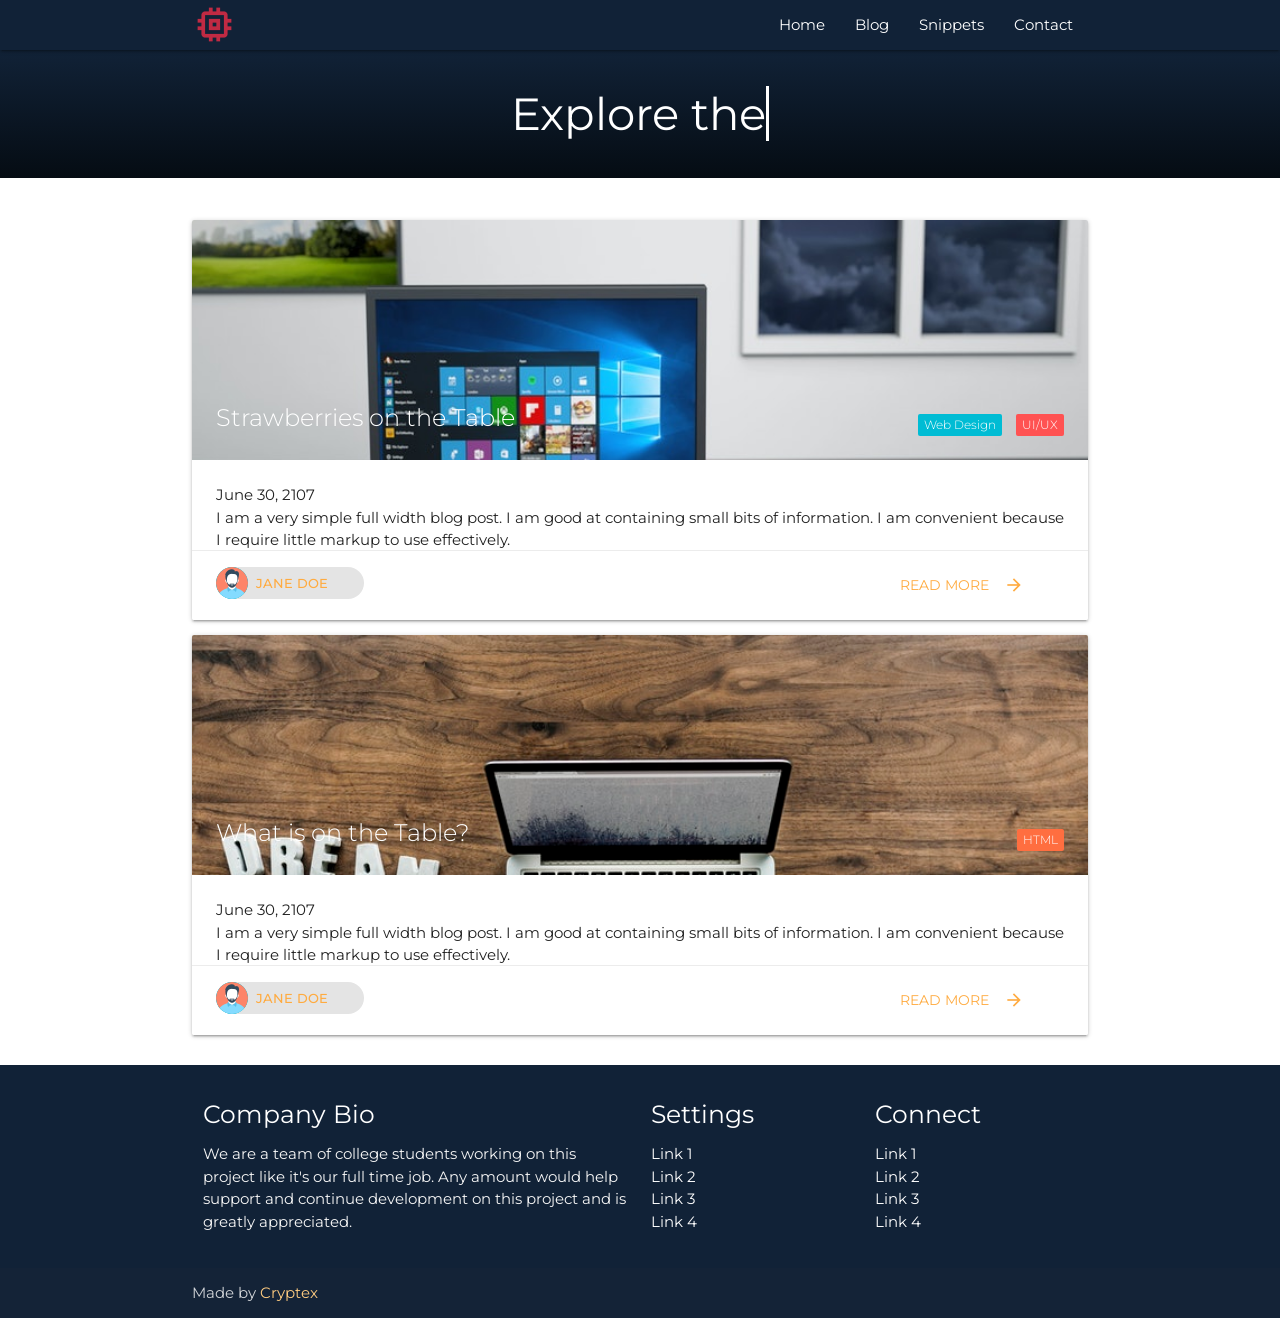
==== pages/blogs.html @ ac55dc8e "Add intro section, journey timeline and pages/" ====
<!DOCTYPE html>
<html lang="en">

<head>
  <meta http-equiv="Content-Type" content="text/html; charset=UTF-8" />
  <meta name="viewport" content="width=device-width, initial-scale=1, maximum-scale=1.0" />
  <link rel="icon" type="image/png" href="../img/fevicon.png" />
  <title>Blog | Pavan Jadhao</title>

  <!-- CSS  -->
  <link href="https://fonts.googleapis.com/css?family=Montserrat" rel="stylesheet">
  <link href="https://fonts.googleapis.com/icon?family=Material+Icons" rel="stylesheet">
  <link href="../vendor/materialize/materialize.css" type="text/css" rel="stylesheet" media="screen,projection" />
  <link rel="stylesheet" href="../vendor/funnytext/jquery.funnyText.css">
  <link href="../css/style.css" type="text/css" rel="stylesheet" media="screen,projection" />
</head>

<body>
  <header>
    <div class="navbar-fixed">
      <nav class="blue-grey darken-4" role="navigation">
        <div class="nav-wrapper container">
          <a href="#" data-target="nav-mobile" class="sidenav-trigger"><i class="material-icons white-text">menu</i></a>
          <a id="logo-container" href="./index.html" class="brand-logo">
            <span class="logo-custom">
              <i class="material-icons bracket">memory</i>
            </span>
          </a>
          <ul class="right hide-on-med-and-down blue-grey-text text-darken-4">
            <li><a href="../index.html" class="white-text">Home</a></li>
            <!-- <li><a href="" class="white-text">About</a></li> -->
            <!-- <li><a href="#" class="white-text">Projects</a></li> -->
            <li><a href="./pages/blogs.html" class="white-text">Blog</a></li>
            <li><a href="./pages/snippets.html" class="white-text">Snippets</a></li>
            <li><a href="./pages/contact.html" class="white-text">Contact</a></li>
          </ul>
        </div>
      </nav>
    </div>
    <!-- End of desktop nav -->

    <ul id="nav-mobile" class="sidenav blue-grey darken-4">
      <li class="sidenav-header secondary-color">
        <div class="row">
          <div class="col s3">
            <img src="https://gravatar.com/avatar/961997eb7fd5c22b3e12fb3c8ca14e11?s=80&amp;d=https://codepen.io/assets/avatars/user-avatar-80x80-bdcd44a3bfb9a5fd01eb8b86f9e033fa1a9897c3a15b33adfc2649a002dab1b6.png"
              width="48px" height="48px" alt="" class="circle responsive-img valign profile-image">
          </div>
          <div class="col s8">
            <a class="btn-flat dropdown-button waves-effect waves-light blue-grey darken-4 white-text" href="#"
              data-activates="profile-dropdown">Pavan Jadhao</a>
          </div>
        </div>
      </li>
      <li>
        <a href="./index.html" class="white-text">
          <i class="material-icons white-text">home</i>Home
        </a>
      </li>
      <!-- <li>
        <a href="#" class="white-text">
          <i class="material-icons white-text">person</i>About
        </a>
      </li>
      <li>
        <a href="#" class="white-text">
          <i class="material-icons white-text">web</i>Projects
        </a>
      </li> -->
      <li>
        <a href="./pages/blogs.html" class="white-text">
          <i class="material-icons white-text">import_contacts</i>Blog
        </a>
      </li>
      <li>
        <a href="./pages/snippets.html" class="white-text">
          <i class="material-icons white-text">code</i>Snippets
        </a>
      </li>
      <li>
        <a href="./pages/contact.html" class="white-text">
          <i class="material-icons white-text">contact_mail</i>Contact
        </a>
      </li>
    </ul>
    <!-- End of mobile nav -->
  </header>
  <!-- End of header -->

  <div class="row" style="background: linear-gradient(to bottom, #112237,#050c13);">
    <!-- <div id="test" class="center">Pavan Jadhao</div> -->
    <div class="blog-head center">
      <a href="" class="typewrite" data-period="2000" data-type='[ "Explore the Technology.", "Become a Creative.", "Love your Thoughts." ]'>
        <span class="wrap"></span>
      </a>
    </div>
  </div>
  <!-- End of masthead -->

  <div class="container">
    <div class="section">
      <div id="blog-post-full">
        <!-- medium size post-->
        <div class="card medium">
          <div class="card-image">
            <img src="../img/pexels-photo-204611.jpeg" alt="sample">
            <span class="card-title">Strawberries on the Table</span>
            <span class="card-title blog-post-full-cat right">
              <a href="#!">
                <span class="new badge red accent-2" data-badge-caption="UI/UX"></span>
                <span class="new badge cyan m-0" data-badge-caption="Web Design"></span>
              </a>
            </span>
          </div>
          <div class="card-content">
            <p class="ultra-small">June 30, 2107</p>
            <p>I am a very simple full width blog post. I am good at containing small bits of information. I am
              convenient because I require little markup to use effectively.</p>
          </div>
          <div class="card-action">
            <div class="chip">
              <img src="../img/man.png" alt="Contact Person" class="cyan"> <a href="#!">Jane Doe</a>
            </div>
            <a href="#!" class="waves-effect waves-teal btn-flat right m-0 p-0">Read more <i class="material-icons right">arrow_forward</i></a>
          </div>
        </div>
        <!-- medium size post-->
        <div class="card medium">
          <div class="card-image">
            <img src="../img/pexels-photo-877695.jpeg" alt="sample">
            <span class="card-title">What is on the Table?</span>
            <span class="card-title blog-post-full-cat right">
              <a href="#!">
                <span class="new badge deep-orange accent-2 m-0" data-badge-caption="HTML"></span>
              </a>
            </span>
          </div>
          <div class="card-content">
            <p class="ultra-small">June 30, 2107</p>
            <p>I am a very simple full width blog post. I am good at containing small bits of information. I am
              convenient because I require little markup to use effectively.</p>
          </div>
          <div class="card-action">
            <div class="chip">
              <img src="../img/man.png" alt="Contact Person" class="cyan"> <a href="#!">Jane Doe</a>
            </div>
            <a href="#!" class="waves-effect waves-teal btn-flat right m-0 p-0">Read more <i class="material-icons right">arrow_forward</i></a>
          </div>
        </div>
      </div>
    </div>
  </div>
  <!-- End of main section -->

  <footer class="page-footer blue-grey darken-4">
    <div class="container">
      <div class="row">
        <div class="col l6 s12">
          <h5 class="white-text">Company Bio</h5>
          <p class="grey-text text-lighten-4">We are a team of college students working on this project like it's our
            full time job. Any amount would help support and continue development on this project and is greatly
            appreciated.</p>
        </div>
        <div class="col l3 s12">
          <h5 class="white-text">Settings</h5>
          <ul>
            <li><a class="white-text" href="#!">Link 1</a></li>
            <li><a class="white-text" href="#!">Link 2</a></li>
            <li><a class="white-text" href="#!">Link 3</a></li>
            <li><a class="white-text" href="#!">Link 4</a></li>
          </ul>
        </div>
        <div class="col l3 s12">
          <h5 class="white-text">Connect</h5>
          <ul>
            <li><a class="white-text" href="#!">Link 1</a></li>
            <li><a class="white-text" href="#!">Link 2</a></li>
            <li><a class="white-text" href="#!">Link 3</a></li>
            <li><a class="white-text" href="#!">Link 4</a></li>
          </ul>
        </div>
      </div>
    </div>
    <div class="footer-copyright">
      <div class="container">
        Made by <a class="orange-text text-lighten-3" href="http://www.cryptextechnologies.com/" target="_blank">Cryptex</a>
      </div>
    </div>
  </footer>
  <!-- End of footer -->

  <!--  Scripts-->
  <script src="../vendor/jquery/jquery-2.1.1.js"></script>
  <script src="../vendor/materialize/materialize.min.js"></script>
  <script src="../vendor/funnytext/jquery.funnyText.min.js"></script>
  <script src="../js/app.js"></script>
</body>

</html>
---- css/style.css ----
/* Custom Stylesheet */
/*  #112237 */
/* c02a43 */
body {
  font-family: 'Montserrat', sans-serif;
}

.logo-custom {
  color: #c02a43 !important;
}

.bracket {
  font-size: 45px !important;
}

.blue-grey.darken-4 {
  background-color: #112237 !important;
}

.secondary-color {
  background-color: #c02a43 !important;
}

.icon-block {
  padding: 0 15px;
}
.icon-block .material-icons {
  font-size: inherit;
}

/* Blog style */
/* Blog style */
#blog-post-full .blog-post-full-cat {
  right: 0;
}

.blog-head {
  height: 100%;
}

.blog-head .typewrite {
  display: inline-block;
  padding: 2em 2em !important;
}

.blog-head .typewrite span {
  text-align: center;
  font-size: 3em;
  color: #fff;
}

/* Landing page */
.card-rounded {
	padding: 5px;
	margin: 0.2rem 0 2rem 0;
	box-shadow: 0px 0px 30px 0px rgba(0, 0, 0, 0.2);
	border-radius: 100%;
	background-color: #fff;
}

/* Side nav */
.sidenav-header {
  /* background: url("../img/user.jpg") no-repeat center center; */
  background-size: cover;
  margin-bottom: 0px;
  padding: 15px 0 0 15px;
}
.sidenav-header .row {
  margin-bottom: 0;
}
#nav-mobile {
  z-index: 11111;
}
.designation {
  padding: 0 !important;
  color: #fff;
  margin: 0;
}

/*
  Home page style
*/
/* Intro section style */
*, *::before, *::after {
  box-sizing: border-box;
  outline: none;
}

.intro {
  width: 100%;
  min-height: 60vh;
  position: relative;
}
.intro .animated-bar {
  width: 0;
  height: 3px;
  background: #fff;
  z-index: 9999;
  position: absolute;
  top: 0;
  left: 0;
  -webkit-animation: bar 5s 3 linear;
          animation: bar 5s 3 linear;
}
.intro .slide {
  width: 100%;
  height: 100%;
  display: flex;
  align-items: center;
  justify-content: center;
  background: #ff0;
  position: absolute;
  top: 0;
  left: 0;
  padding: 20px;
  overflow: hidden;
}
.intro .slide.slide-a {
  background: #112237;
  z-index: 400;
}
.intro .slide.slide-a .slide-a-child {
  -webkit-transform: translateY(50px);
          transform: translateY(50px);
  opacity: 0;
  transition: all 1s;
}
.intro .slide.slide-a .slide-a-child.is-visible {
  -webkit-transform: translateY(0);
          transform: translateY(0);
  opacity: 1;
}
.intro .slide.slide-a p {
  font-size: 25px;
}
.intro .slide.slide-b {
  background: #c02a43;
  color: #fff;
  z-index: 300;
}
.intro .slide.slide-b h2 {
  -webkit-transform: translateX(50px);
          transform: translateX(50px);
}
.intro .slide.slide-b p:first-of-type {
  -webkit-transform: translateX(-50px);
          transform: translateX(-50px);
  margin-bottom: 20px;
}
.intro .slide.slide-b p:last-of-type {
  -webkit-transform: translateX(50px);
          transform: translateX(50px);
}
.intro .slide.slide-b .slide-b-child {
  transition: all 1s;
  opacity: 0;
}
.intro .slide.slide-b .slide-b-child.is-visible {
  -webkit-transform: translateX(0);
          transform: translateX(0);
  opacity: 1;
}
.intro .slide.slide-c {
  background: #d84315;
  color: #fff;
  z-index: 200;
}
.intro .slide.slide-c .slide-c-child {
  transition: all 1s cubic-bezier(0.25, 0.25, 0.23, 1.405);
  -webkit-transform: scale(0.5);
          transform: scale(0.5);
  opacity: 0;
}
.intro .slide.slide-c .slide-c-child.is-visible {
  -webkit-transform: scale(1);
          transform: scale(1);
  opacity: 1;
}
.intro .slide.slide-d {
  background: #112237;
  z-index: 100;
}
.intro .slide.slide-d .slide-d-child {
  transition: all 1s;
  opacity: 0;
  -webkit-transform: translateY(-50px);
          transform: translateY(-50px);
}
.intro .slide.slide-d .slide-d-child.is-visible {
  opacity: 1;
  -webkit-transform: translateY(0);
          transform: translateY(0);
}
.intro .slide.slide-d button.slide-d-child {
  -webkit-transform: translateY(50px);
          transform: translateY(50px);
}
.intro .slide .slide-content {
  text-align: center;
  color: #fff;
  font-family: 'Montserrat', sans-serif;
}
.intro .slide .slide-content h1 {
  font-size: 70px;
  font-weight: 400;
  margin: 20px 0;
}
.intro .slide .slide-content h2 {
  font-size: 60px;
  font-weight: 400;
  margin: 20px 0;
}
.intro .slide .slide-content p {
  font-size: 25px;
  font-weight: 300;
}
.intro .slide .slide-content p a {
  color: #b6483d;
  text-decoration: none;
  position: relative;
}
.intro .slide .slide-content p a:hover::after {
  width: 80px;
}
.intro .slide .slide-content p a::after {
  content: "";
  width: 0;
  height: 1px;
  background: #b6483d;
  display: block;
  position: absolute;
  bottom: -3px;
  left: 0;
  transition: all 0.5s;
}
.intro .slide .slide-content ul li {
  display: inline-block;
}
.intro .slide .slide-content ul li p {
  position: relative;
}
.intro .slide .slide-content ul li p::after {
  content: "";
  width: 8px;
  height: 8px;
  background: #fff;
  display: inline-block;
  margin: 0 20px;
  border-radius: 50%;
}
.intro .slide .slide-content ul li:last-of-type p::after {
  display: none;
}
.intro .slide .slide-content button {
  width: 120px;
  height: 120px;
  line-height: 120px;
  border: none;
  color: #fff;
  border-radius: 50%;
  text-align: center;
  background: #c02a43;
  margin-top: 30px;
  border: 2px solid transparent;
  transition: all 0.5;
  cursor: pointer;
  font-size: 18px;
  font-family: 'Montserrat', sans-serif;
  transition: all 0.5s;
}
.intro .slide .slide-content button:hover {
  background: none;
  border: 2px solid #c02a43;
  color: #c02a43;
}

@-webkit-keyframes bar {
  0% {
    width: 0;
  }
  100% {
    width: 100%;
  }
}

@keyframes bar {
  0% {
    width: 0;
  }
  100% {
    width: 100%;
  }
}
@media (max-width: 991px) {
  h1 {
    font-size: 50px !important;
  }

  h2 {
    font-size: 45px !important;
  }

  p {
    font-size: 22px !important;
  }
  p a:hover::after {
    width: 160px !important;
  }
}
@media (max-width: 768px) {
  .slide-c-child {
    display: block !important;
  }

  p::after {
    display: none !important;
  }

  button.replay {
    width: 80px !important;
    height: 80px !important;
    line-height: 80px !important;
    font-size: 14px !important;
  }

  a:hover::after {
    width: 140px !important;
  }
}
@media (max-width: 480px) {
  h1 {
    font-size: 40px !important;
  }

  h2 {
    font-size: 33px !important;
  }

  p {
    font-size: 18px !important;
  }
  p a:hover::after {
    width: 130px !important;
  }
}

/* Timeline style */
.timeline {
  position: relative;
}
.timeline::before {
  content: '';
  background: #C5CAE9;
  width: 5px;
  height: 95%;
  position: absolute;
  left: 50%;
  transform: translateX(-50%);
}

.timeline-item {
  width: 100%;
  margin-bottom: 70px;
}
.timeline-item:nth-child(even) .timeline-content {
  float: right;
  padding: 40px 30px 10px 30px;
}
.timeline-item:nth-child(even) .timeline-content .date {
  right: auto;
  left: 0;
}
.timeline-item:nth-child(even) .timeline-content::after {
  content: '';
  position: absolute;
  border-style: solid;
  width: 0;
  height: 0;
  top: 30px;
  left: -15px;
  border-width: 10px 15px 10px 0;
  border-color: transparent #f5f5f5 transparent transparent;
}
.timeline-item::after {
  content: '';
  display: block;
  clear: both;
}

.timeline-content {
  position: relative;
  width: 45%;
  padding: 10px 30px;
  border-radius: 4px;
  background: #f5f5f5;
  box-shadow: 0 20px 25px -15px rgba(0, 0, 0, 0.3);
}
.timeline-content::after {
  content: '';
  position: absolute;
  border-style: solid;
  width: 0;
  height: 0;
  top: 30px;
  right: -15px;
  border-width: 10px 0 10px 15px;
  border-color: transparent transparent transparent #f5f5f5;
}

.timeline-img {
  width: 30px;
  height: 30px;
  background: #3F51B5;
  border-radius: 50%;
  position: absolute;
  left: 50%;
  margin-top: 25px;
  margin-left: -15px;
}

.timeline-card {
  padding: 0 !important;
}
.timeline-card p {
  padding: 0 20px;
}
.timeline-card a {
  margin-left: 20px;
}

.timeline-item:nth-child(2) .timeline-img-header {
  background: linear-gradient(rgba(0, 0, 0, 0), rgba(0, 0, 0, 0.4)), url("https://hd.unsplash.com/photo-1458530970867-aaa3700e966d") center center no-repeat;
  background-size: cover;
}
.timeline-item:nth-child(5) .timeline-img-header {
  background: linear-gradient(rgba(0, 0, 0, 0), rgba(0, 0, 0, 0.4)), url("https://hd.unsplash.com/photo-1444093826349-9ce8c622f4f3") center center no-repeat;
  background-size: cover;
}
.timeline-item:nth-child(6) .timeline-img-header {
  background: linear-gradient(rgba(0, 0, 0, 0), rgba(0, 0, 0, 0.4)), url("https://hd.unsplash.com/photo-1471479917193-f00955256257") center center no-repeat;
  background-size: cover;
}
.timeline-item:nth-child(8) .timeline-img-header {
  background: linear-gradient(rgba(0, 0, 0, 0), rgba(0, 0, 0, 0.4)), url("https://hd.unsplash.com/photo-1466840787022-48e0ec048c8a") center center no-repeat;
  background-size: cover;
}
.timeline-item:nth-child(10) .timeline-img-header {
  background: linear-gradient(rgba(0, 0, 0, 0), rgba(0, 0, 0, 0.4)), url("https://hd.unsplash.com/photo-1447639703758-f525f36456bf") center center no-repeat;
  background-size: cover;
}
.timeline-item:nth-child(11) .timeline-img-header {
  background: linear-gradient(rgba(0, 0, 0, 0), rgba(0, 0, 0, 0.4)), url("https://hd.unsplash.com/photo-1469429978400-082eec725ad5") center center no-repeat;
  background-size: cover;
}

.timeline-img-header {
  height: 200px;
  position: relative;
  margin-bottom: 20px;
}
.timeline-img-header h2 {
  color: #FFFFFF;
  position: absolute;
  bottom: 5px;
  left: 20px;
}

blockquote {
  margin-top: 30px;
  color: #757575;
  border-left-color: #3F51B5;
  padding: 0 20px;
}

.date {
  background: #FF4081;
  display: inline-block;
  color: #FFFFFF;
  padding: 10px;
  position: absolute;
  top: 0;
  right: 0;
}

@media screen and (max-width: 768px) {
  .timeline::before {
    left: 50px;
  }
  .timeline .timeline-img {
    left: 50px;
  }
  .timeline .timeline-content {
    max-width: 100%;
    width: auto;
    margin-left: 70px;
  }
  .timeline .timeline-item:nth-child(even) .timeline-content {
    float: none;
  }
  .timeline .timeline-item:nth-child(odd) .timeline-content::after {
    content: '';
    position: absolute;
    border-style: solid;
    width: 0;
    height: 0;
    top: 30px;
    left: -15px;
    border-width: 10px 15px 10px 0;
    border-color: transparent #f5f5f5 transparent transparent;
  }
}
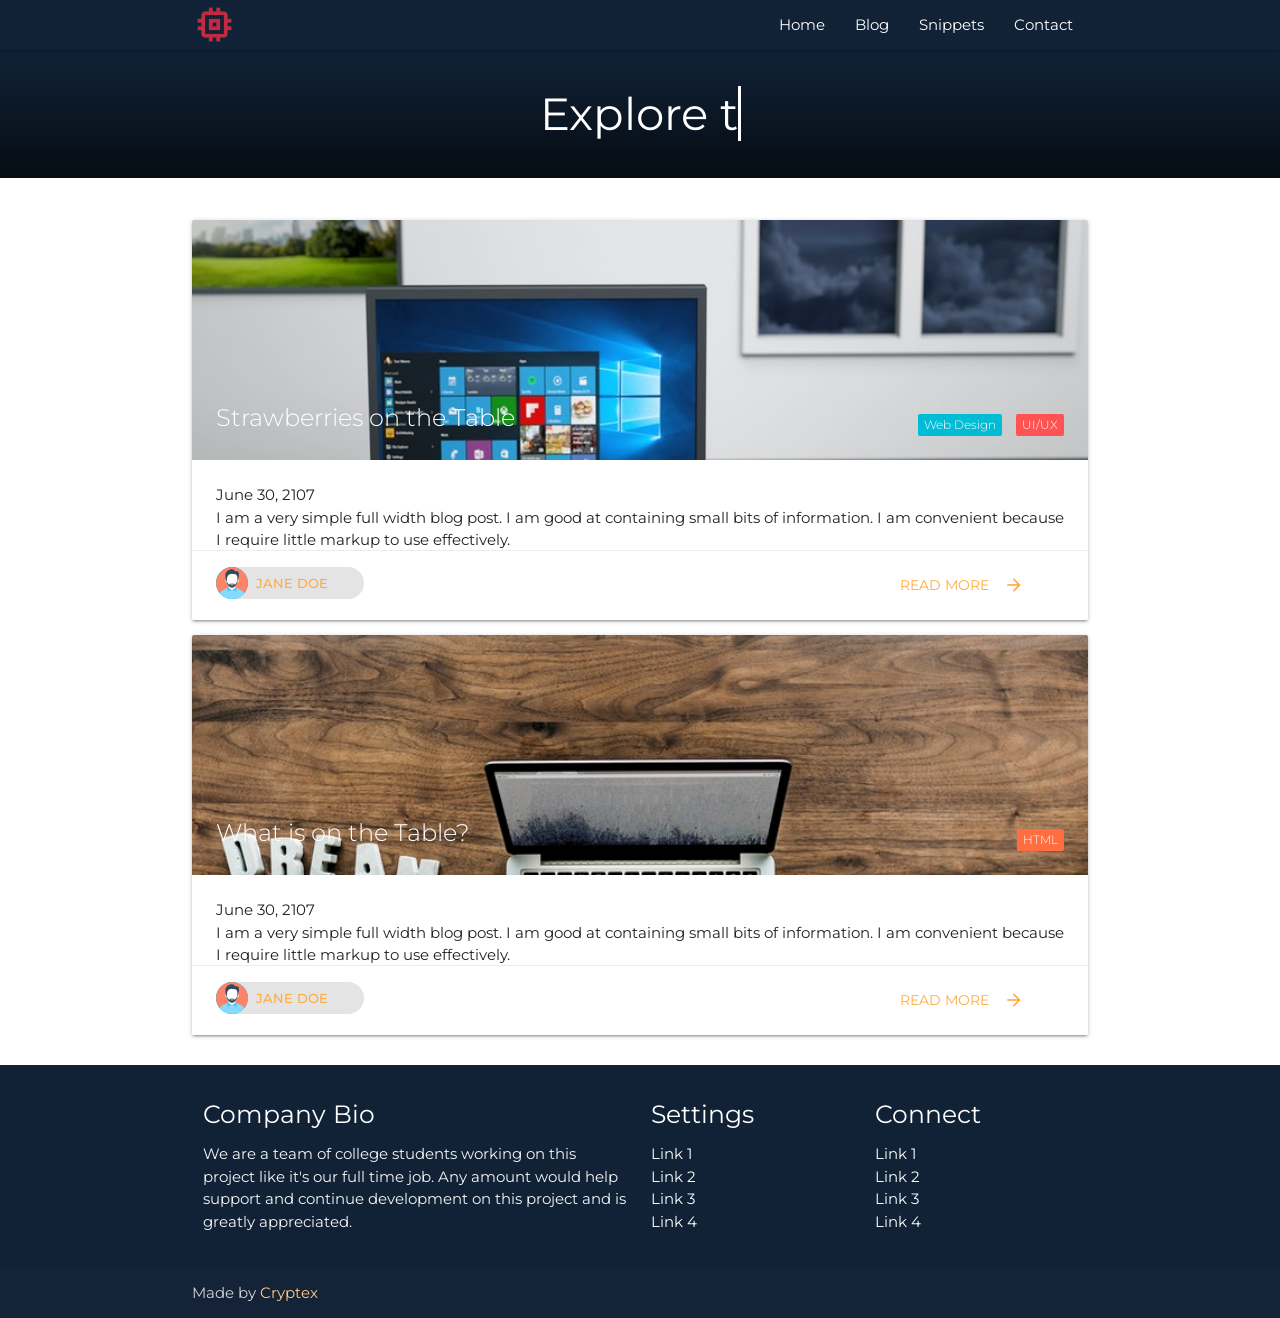
==== commit 2d9c9001: "Fix home page link on home and blog page" ====
--- a/pages/blogs.html
+++ b/pages/blogs.html
@@ -53,7 +53,7 @@
         </div>
       </li>
       <li>
-        <a href="./index.html" class="white-text">
+        <a href="../index.html" class="white-text">
           <i class="material-icons white-text">home</i>Home
         </a>
       </li>
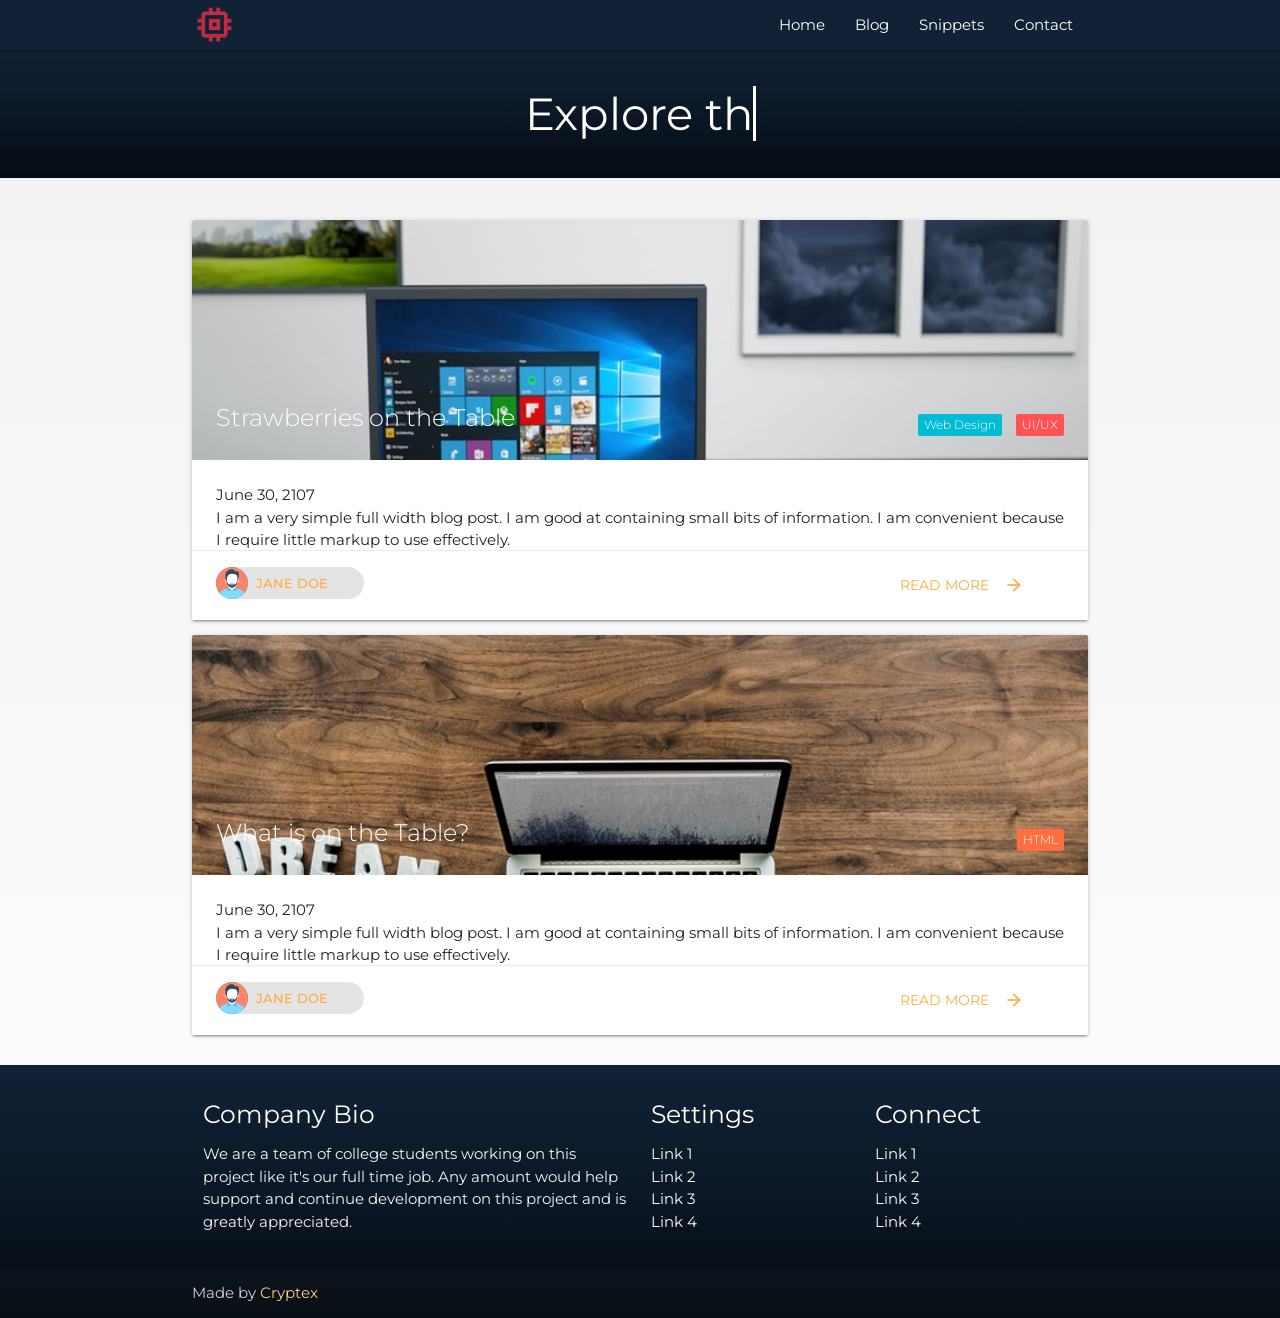
==== commit 5383762d: "Add skill in intro section" ====
--- a/pages/blogs.html
+++ b/pages/blogs.html
@@ -21,7 +21,7 @@
       <nav class="blue-grey darken-4" role="navigation">
         <div class="nav-wrapper container">
           <a href="#" data-target="nav-mobile" class="sidenav-trigger"><i class="material-icons white-text">menu</i></a>
-          <a id="logo-container" href="./index.html" class="brand-logo">
+          <a id="logo-container" href="../index.html" class="brand-logo">
             <span class="logo-custom">
               <i class="material-icons bracket">memory</i>
             </span>
--- a/css/style.css
+++ b/css/style.css
@@ -3,6 +3,8 @@
 /* c02a43 */
 body {
   font-family: 'Montserrat', sans-serif;
+  background: linear-gradient(to bottom, #f1f1f1,#ffffff);
+  overflow-x: hidden;
 }
 
 .logo-custom {
@@ -88,8 +90,9 @@
 
 .intro {
   width: 100%;
-  min-height: 60vh;
-  position: relative;
+  min-height: 93vh;
+  position: relative;
+  clip-path: polygon(0 0, 100% 0, 100% 75vh, 0 100%);
 }
 .intro .animated-bar {
   width: 0;
@@ -116,7 +119,7 @@
   overflow: hidden;
 }
 .intro .slide.slide-a {
-  background: #112237;
+  background: linear-gradient(to bottom, #112237,#050c13);;
   z-index: 400;
 }
 .intro .slide.slide-a .slide-a-child {
@@ -134,7 +137,7 @@
   font-size: 25px;
 }
 .intro .slide.slide-b {
-  background: #c02a43;
+  background: linear-gradient(to bottom, #112237,#050c13);
   color: #fff;
   z-index: 300;
 }
@@ -161,7 +164,7 @@
   opacity: 1;
 }
 .intro .slide.slide-c {
-  background: #d84315;
+  background: linear-gradient(to bottom, #112237,#050c13);
   color: #fff;
   z-index: 200;
 }
@@ -177,7 +180,7 @@
   opacity: 1;
 }
 .intro .slide.slide-d {
-  background: #112237;
+  background: linear-gradient(to bottom, #112237,#050c13);
   z-index: 100;
 }
 .intro .slide.slide-d .slide-d-child {
@@ -347,11 +350,13 @@
 /* Timeline style */
 .timeline {
   position: relative;
+  color: #FFFFFF;
 }
 .timeline::before {
   content: '';
-  background: #C5CAE9;
+  background: rgba(17, 34, 55, 0.602);
   width: 5px;
+  color: #FFFFFF;
   height: 95%;
   position: absolute;
   left: 50%;
@@ -364,7 +369,7 @@
 }
 .timeline-item:nth-child(even) .timeline-content {
   float: right;
-  padding: 40px 30px 10px 30px;
+  padding: 10px 30px 10px 30px;
 }
 .timeline-item:nth-child(even) .timeline-content .date {
   right: auto;
@@ -379,7 +384,7 @@
   top: 30px;
   left: -15px;
   border-width: 10px 15px 10px 0;
-  border-color: transparent #f5f5f5 transparent transparent;
+  border-color: transparent #112237 transparent transparent;
 }
 .timeline-item::after {
   content: '';
@@ -392,7 +397,7 @@
   width: 45%;
   padding: 10px 30px;
   border-radius: 4px;
-  background: #f5f5f5;
+  background: linear-gradient(to bottom, #112237,#050c13);
   box-shadow: 0 20px 25px -15px rgba(0, 0, 0, 0.3);
 }
 .timeline-content::after {
@@ -404,13 +409,13 @@
   top: 30px;
   right: -15px;
   border-width: 10px 0 10px 15px;
-  border-color: transparent transparent transparent #f5f5f5;
+  border-color: transparent transparent transparent #112237;
 }
 
 .timeline-img {
   width: 30px;
   height: 30px;
-  background: #3F51B5;
+  background: #112237;
   border-radius: 50%;
   position: absolute;
   left: 50%;
@@ -465,15 +470,15 @@
   left: 20px;
 }
 
-blockquote {
+/* blockquote {
   margin-top: 30px;
   color: #757575;
   border-left-color: #3F51B5;
   padding: 0 20px;
-}
+} */
 
 .date {
-  background: #FF4081;
+  background: #c02a43;
   display: inline-block;
   color: #FFFFFF;
   padding: 10px;
@@ -506,6 +511,216 @@
     top: 30px;
     left: -15px;
     border-width: 10px 15px 10px 0;
-    border-color: transparent #f5f5f5 transparent transparent;
-  }
-}
+    border-color: transparent #112237 transparent transparent;
+  }
+}
+
+/* Skill Progress Bar */
+.skill-wrapper {
+  background: linear-gradient(to bottom, #112237,#050c13);
+  padding-top: 50px;
+  padding-bottom: 15px;
+  width: 100%;
+  margin-bottom: 20px;
+  box-shadow: 0 20px 25px -15px rgba(0, 0, 0, 0.3);
+}
+
+.wrapper{
+  width: 100%;
+  font-family: 'Roboto', sans-serif;
+  margin:0 auto;
+  color: #fff;
+}
+.skill {
+  margin-bottom: 35px;
+  position: relative;
+overflow-x:hidden;
+
+}
+.skill > p {
+  font-size: 18px;
+  font-weight: 700;
+  margin: 0;
+}
+.skill:before{
+  width: 100%;
+  height: 19px;
+  content: "";
+  display: block;
+  position: absolute;
+  background: #959595;
+  bottom: 0;
+}
+.skill-bar {
+  width: 100%;
+  height: 19px;
+  display: block;
+  position: relative;
+}
+
+/* SKILL 1 */
+.skill1{
+  width: 95%;
+  background:#e44c2b;
+}
+.skill-bar span{
+  position: absolute;
+  /* border-top: 5px solid #f4392f; */
+  top: -30px;
+  padding: 0;
+  font-size: 18px;
+  padding: 3px 0;
+  font-weight: 500;
+}
+.skill-bar {
+  position: relative;
+}
+
+.skill1 .skill-count1 {
+  right: 0;
+}
+/* SKILL 2 */
+.skill2{
+  width: 85%;
+  background: #54aadf;
+}
+
+.skill2 .skill-count2 {
+  right: 0;
+}
+/* SKILL 3 */
+.skill3{
+  width: 75%;
+  background: #ffeb00;
+}
+.skill3 .skill-count3 {
+  right: 0;
+}
+
+/* SKILL 4 */
+.skill4{
+  width: 65%;
+  background: #df2e31;
+}
+
+.skill4 .skill-count4 {
+  right: 0;
+}
+
+/* SKILL 5 */
+.skill5{
+  width: 80%;
+  background: #bb1600;
+}
+
+.skill5 .skill-count5 {
+  right: 0;
+}
+
+/* SKILL 6 */
+.skill6{
+  width: 90%;
+  background: #cb2827;
+}
+
+.skill6 .skill-count6 {
+  right: 0;
+}
+
+/* SKILL 7 */
+.skill7{
+  width: 90%;
+  background: #e48d1f;
+}
+
+.skill7 .skill-count7 {
+  right: 0;
+}
+
+/* SKILL 8 */
+.skill8{
+  width: 90%;
+  background: #336790;
+}
+
+.skill8 .skill-count8 {
+  right: 0;
+}
+
+/* Footer style */
+
+footer {
+  background: linear-gradient(to bottom, #112237,#050c13);
+}
+
+.connect-link {
+  height: 30px;
+  width: 30px;
+  padding: 5px;
+}
+
+.connect-text {
+  top: -2px;
+  position: relative;
+  margin-left: 10px;
+}
+
+.github {
+  display: inline-block;
+  border: 2px solid;
+  border-radius: 40px;
+  margin-bottom: 10px;
+}
+
+.github:hover {
+  border-color: #2d8600;
+  background: #000000;
+}
+
+.twitter {
+  display: inline-block;
+  border: 2px solid;
+  border-radius: 40px;
+  margin-bottom: 10px;
+}
+
+.twitter:hover {
+  border-color: #52a2f2;
+  background: #000000;
+}
+
+.linkedin {
+  display: inline-block;
+  border: 2px solid;
+  border-radius: 40px;
+  margin-bottom: 10px;
+}
+
+.linkedin:hover {
+  border-color: #3974b3;
+  background: #000000;
+}
+
+.facebook {
+  display: inline-block;
+  border: 2px solid;
+  border-radius: 40px;
+  margin-bottom: 10px;
+}
+
+.facebook:hover {
+  border-color: #4867aa;
+  background: #000000;
+}
+
+.instagram {
+  display: inline-block;
+  border: 2px solid;
+  border-radius: 40px;
+  margin-bottom: 10px;
+}
+
+.instagram:hover {
+  border-color: #e00086;
+  background: #000000;
+}
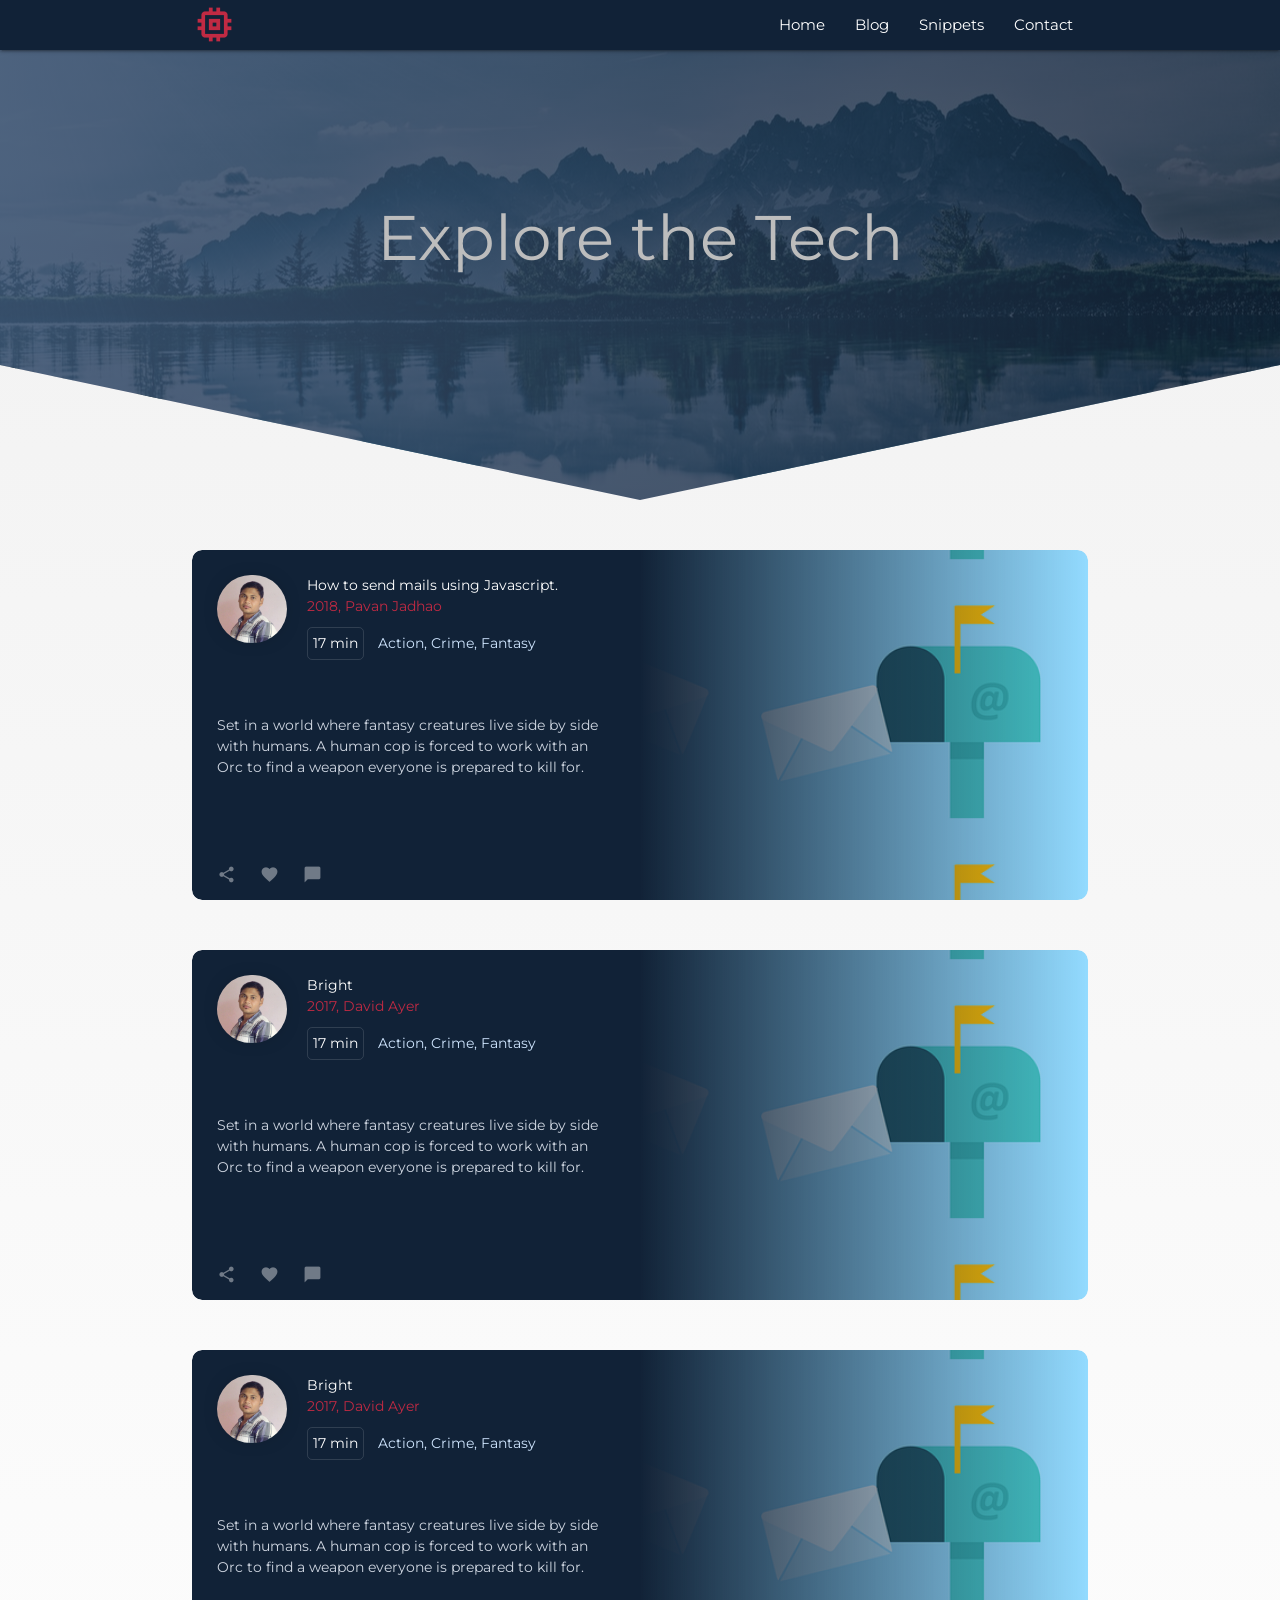
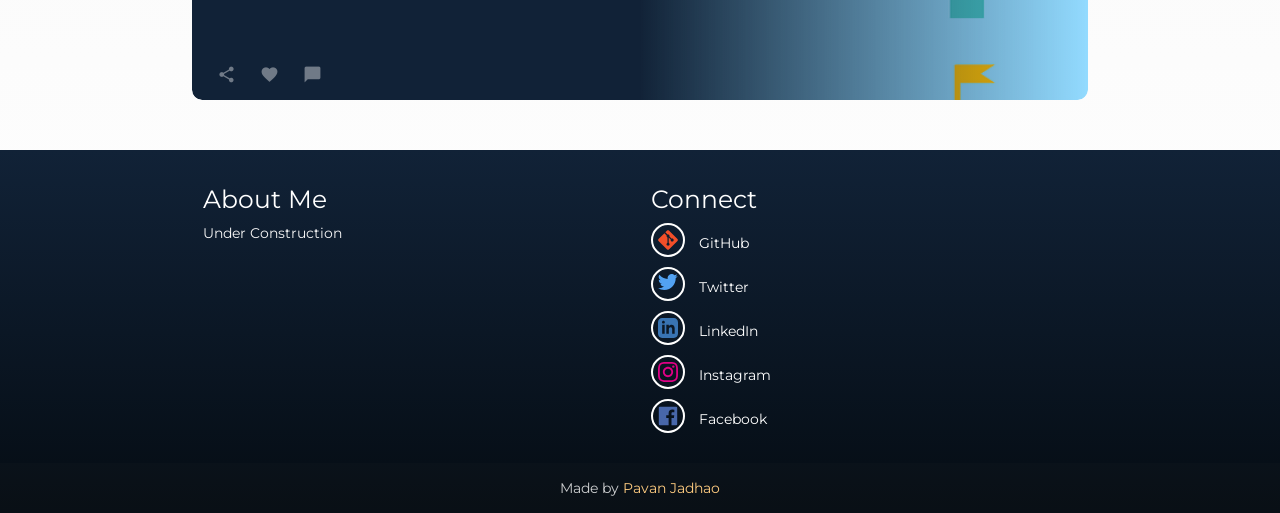
==== commit c653106b: "Add blog and contact page" ====
--- a/pages/blogs.html
+++ b/pages/blogs.html
@@ -11,7 +11,6 @@
   <link href="https://fonts.googleapis.com/css?family=Montserrat" rel="stylesheet">
   <link href="https://fonts.googleapis.com/icon?family=Material+Icons" rel="stylesheet">
   <link href="../vendor/materialize/materialize.css" type="text/css" rel="stylesheet" media="screen,projection" />
-  <link rel="stylesheet" href="../vendor/funnytext/jquery.funnyText.css">
   <link href="../css/style.css" type="text/css" rel="stylesheet" media="screen,projection" />
 </head>
 
@@ -30,9 +29,9 @@
             <li><a href="../index.html" class="white-text">Home</a></li>
             <!-- <li><a href="" class="white-text">About</a></li> -->
             <!-- <li><a href="#" class="white-text">Projects</a></li> -->
-            <li><a href="./pages/blogs.html" class="white-text">Blog</a></li>
-            <li><a href="./pages/snippets.html" class="white-text">Snippets</a></li>
-            <li><a href="./pages/contact.html" class="white-text">Contact</a></li>
+            <li><a href="../pages/blogs.html" class="white-text">Blog</a></li>
+            <li><a href="../pages/snippets.html" class="white-text">Snippets</a></li>
+            <li><a href="../pages/contact.html" class="white-text">Contact</a></li>
           </ul>
         </div>
       </nav>
@@ -68,17 +67,17 @@
         </a>
       </li> -->
       <li>
-        <a href="./pages/blogs.html" class="white-text">
+        <a href="../pages/blogs.html" class="white-text">
           <i class="material-icons white-text">import_contacts</i>Blog
         </a>
       </li>
       <li>
-        <a href="./pages/snippets.html" class="white-text">
+        <a href="../pages/snippets.html" class="white-text">
           <i class="material-icons white-text">code</i>Snippets
         </a>
       </li>
       <li>
-        <a href="./pages/contact.html" class="white-text">
+        <a href="../pages/contact.html" class="white-text">
           <i class="material-icons white-text">contact_mail</i>Contact
         </a>
       </li>
@@ -87,113 +86,172 @@
   </header>
   <!-- End of header -->
 
-  <div class="row" style="background: linear-gradient(to bottom, #112237,#050c13);">
-    <!-- <div id="test" class="center">Pavan Jadhao</div> -->
+  <div class="row">
     <div class="blog-head center">
-      <a href="" class="typewrite" data-period="2000" data-type='[ "Explore the Technology.", "Become a Creative.", "Love your Thoughts." ]'>
-        <span class="wrap"></span>
+      <h1>Explore the Tech</h1>
       </a>
     </div>
   </div>
   <!-- End of masthead -->
 
   <div class="container">
-    <div class="section">
-      <div id="blog-post-full">
-        <!-- medium size post-->
-        <div class="card medium">
-          <div class="card-image">
-            <img src="../img/pexels-photo-204611.jpeg" alt="sample">
-            <span class="card-title">Strawberries on the Table</span>
-            <span class="card-title blog-post-full-cat right">
-              <a href="#!">
-                <span class="new badge red accent-2" data-badge-caption="UI/UX"></span>
-                <span class="new badge cyan m-0" data-badge-caption="Web Design"></span>
-              </a>
-            </span>
-          </div>
-          <div class="card-content">
-            <p class="ultra-small">June 30, 2107</p>
-            <p>I am a very simple full width blog post. I am good at containing small bits of information. I am
-              convenient because I require little markup to use effectively.</p>
-          </div>
-          <div class="card-action">
-            <div class="chip">
-              <img src="../img/man.png" alt="Contact Person" class="cyan"> <a href="#!">Jane Doe</a>
-            </div>
-            <a href="#!" class="waves-effect waves-teal btn-flat right m-0 p-0">Read more <i class="material-icons right">arrow_forward</i></a>
-          </div>
-        </div>
-        <!-- medium size post-->
-        <div class="card medium">
-          <div class="card-image">
-            <img src="../img/pexels-photo-877695.jpeg" alt="sample">
-            <span class="card-title">What is on the Table?</span>
-            <span class="card-title blog-post-full-cat right">
-              <a href="#!">
-                <span class="new badge deep-orange accent-2 m-0" data-badge-caption="HTML"></span>
-              </a>
-            </span>
-          </div>
-          <div class="card-content">
-            <p class="ultra-small">June 30, 2107</p>
-            <p>I am a very simple full width blog post. I am good at containing small bits of information. I am
-              convenient because I require little markup to use effectively.</p>
-          </div>
-          <div class="card-action">
-            <div class="chip">
-              <img src="../img/man.png" alt="Contact Person" class="cyan"> <a href="#!">Jane Doe</a>
-            </div>
-            <a href="#!" class="waves-effect waves-teal btn-flat right m-0 p-0">Read more <i class="material-icons right">arrow_forward</i></a>
-          </div>
-        </div>
-      </div>
+    <div class="blog_card" id="bright">
+      <div class="info_section">
+        <div class="blog_header">
+          <img class="locandina" src="../img/user.jpg" />
+          <p class="white-text">How to send mails using Javascript.</p>
+          <p>2018, Pavan Jadhao</p>
+          <span class="minutes">17 min</span>
+          <p class="type">Action, Crime, Fantasy</p>
+        </div>
+        <div class="blog_desc">
+          <p class="text">
+            Set in a world where fantasy creatures live side by side with humans. A human cop is forced to work with an
+            Orc to find a weapon everyone is prepared to kill for.
+          </p>
+        </div>
+        <div class="blog_social">
+          <ul>
+            <li><i class="material-icons">share</i></li>
+            <li><i class="material-icons"></i></li>
+            <li><i class="material-icons">chat_bubble</i></li>
+          </ul>
+        </div>
+      </div>
+      <div class="blur_back bright_back"></div>
+    </div>
+
+    <div class="blog_card" id="bright">
+      <div class="info_section">
+        <div class="blog_header">
+          <img class="locandina" src="../img/user.jpg" />
+          <p class="white-text">Bright</p>
+          <p>2017, David Ayer</p>
+          <span class="minutes">17 min</span>
+          <p class="type">Action, Crime, Fantasy</p>
+        </div>
+        <div class="blog_desc">
+          <p class="text">
+            Set in a world where fantasy creatures live side by side with humans. A human cop is forced to work with an
+            Orc to find a weapon everyone is prepared to kill for.
+          </p>
+        </div>
+        <div class="blog_social">
+          <ul>
+            <li><i class="material-icons">share</i></li>
+            <li><i class="material-icons"></i></li>
+            <li><i class="material-icons">chat_bubble</i></li>
+          </ul>
+        </div>
+      </div>
+      <div class="blur_back bright_back"></div>
+    </div>
+
+    <div class="blog_card" id="bright">
+      <div class="info_section">
+        <div class="blog_header">
+          <img class="locandina" src="../img/user.jpg" />
+          <p class="white-text">Bright</p>
+          <p>2017, David Ayer</p>
+          <span class="minutes">17 min</span>
+          <p class="type">Action, Crime, Fantasy</p>
+        </div>
+        <div class="blog_desc">
+          <p class="text">
+            Set in a world where fantasy creatures live side by side with humans. A human cop is forced to work with an
+            Orc to find a weapon everyone is prepared to kill for.
+          </p>
+        </div>
+        <div class="blog_social">
+          <ul>
+            <li><i class="material-icons">share</i></li>
+            <li><i class="material-icons"></i></li>
+            <li><i class="material-icons">chat_bubble</i></li>
+          </ul>
+        </div>
+      </div>
+      <div class="blur_back bright_back"></div>
     </div>
   </div>
   <!-- End of main section -->
 
-  <footer class="page-footer blue-grey darken-4">
+  <footer class="page-footer">
     <div class="container">
       <div class="row">
         <div class="col l6 s12">
-          <h5 class="white-text">Company Bio</h5>
-          <p class="grey-text text-lighten-4">We are a team of college students working on this project like it's our
-            full time job. Any amount would help support and continue development on this project and is greatly
-            appreciated.</p>
-        </div>
-        <div class="col l3 s12">
-          <h5 class="white-text">Settings</h5>
-          <ul>
-            <li><a class="white-text" href="#!">Link 1</a></li>
-            <li><a class="white-text" href="#!">Link 2</a></li>
-            <li><a class="white-text" href="#!">Link 3</a></li>
-            <li><a class="white-text" href="#!">Link 4</a></li>
-          </ul>
-        </div>
-        <div class="col l3 s12">
+          <h5 class="white-text">About Me</h5>
+          <p class="grey-text text-lighten-4">Under Construction</p>
+        </div>
+
+        <div class="col l6 s12">
           <h5 class="white-text">Connect</h5>
           <ul>
-            <li><a class="white-text" href="#!">Link 1</a></li>
-            <li><a class="white-text" href="#!">Link 2</a></li>
-            <li><a class="white-text" href="#!">Link 3</a></li>
-            <li><a class="white-text" href="#!">Link 4</a></li>
+            <li>
+              <div class="github">
+                <div class="connect-link">
+                  <svg viewBox="0 0 128 128">
+                    <path fill="#F34F29" d="M124.737 58.378l-55.116-55.114c-3.172-3.174-8.32-3.174-11.497 0l-11.444 11.446 14.518 14.518c3.375-1.139 7.243-.375 9.932 2.314 2.703 2.706 3.461 6.607 2.294 9.993l13.992 13.993c3.385-1.167 7.292-.413 9.994 2.295 3.78 3.777 3.78 9.9 0 13.679-3.78 3.78-9.901 3.78-13.683 0-2.842-2.844-3.545-7.019-2.105-10.521l-13.048-13.048-.002 34.341c.922.455 1.791 1.063 2.559 1.828 3.778 3.777 3.778 9.898 0 13.683-3.779 3.777-9.904 3.777-13.679 0-3.778-3.784-3.778-9.905 0-13.683.934-.933 2.014-1.638 3.167-2.11v-34.659c-1.153-.472-2.231-1.172-3.167-2.111-2.862-2.86-3.551-7.06-2.083-10.576l-14.313-14.313-37.792 37.79c-3.175 3.177-3.175 8.325 0 11.5l55.117 55.114c3.174 3.174 8.32 3.174 11.499 0l54.858-54.858c3.174-3.176 3.174-8.327-.001-11.501z"></path>
+                  </svg>
+                </div>
+              </div>
+              <a class="white-text connect-text" href="https://github.com/pvnjadhao" target="_blank">GitHub</a>
+            </li>
+            <li>
+              <div class="twitter">
+                <div class="connect-link">
+                  <svg viewBox="0 0 128 128">
+                    <path id="original" fill="#52a2f2" class="cls-1" d="M40.58,115.3c47.64,0,73.69-39.47,73.69-73.69,0-1.12,0-2.24-.07-3.35a52.7,52.7,0,0,0,12.92-13.41,51.7,51.7,0,0,1-14.87,4.08A26,26,0,0,0,123.63,14.6a51.9,51.9,0,0,1-16.45,6.29A25.92,25.92,0,0,0,63.05,44.51,73.53,73.53,0,0,1,9.67,17.45a25.92,25.92,0,0,0,8,34.58A25.71,25.71,0,0,1,6,48.78c0,.11,0,.22,0,.33A25.91,25.91,0,0,0,26.73,74.5a25.86,25.86,0,0,1-11.7.44,25.93,25.93,0,0,0,24.2,18A52,52,0,0,1,7.06,104a52.72,52.72,0,0,1-6.18-.36,73.32,73.32,0,0,0,39.7,11.63"
+                      transform="translate(-0.88 -12.7)"></path>
+                  </svg>
+                </div>
+              </div>
+              <a class="white-text connect-text" href="#!">Twitter</a>
+            </li>
+            <li>
+              <div class="linkedin">
+                <div class="connect-link">
+                  <svg xmlns="http://www.w3.org/2000/svg" viewBox="0 0 24 24">
+                    <path fill="#3974b3" d="M19 0h-14c-2.761 0-5 2.239-5 5v14c0 2.761 2.239 5 5 5h14c2.762 0 5-2.239 5-5v-14c0-2.761-2.238-5-5-5zm-11 19h-3v-11h3v11zm-1.5-12.268c-.966 0-1.75-.79-1.75-1.764s.784-1.764 1.75-1.764 1.75.79 1.75 1.764-.783 1.764-1.75 1.764zm13.5 12.268h-3v-5.604c0-3.368-4-3.113-4 0v5.604h-3v-11h3v1.765c1.396-2.586 7-2.777 7 2.476v6.759z" /></svg>
+                </div>
+              </div>
+              <a class="white-text connect-text">LinkedIn</a>
+            </li>
+            <li>
+              <div class="instagram">
+                <div class="connect-link">
+                  <svg xmlns="http://www.w3.org/2000/svg" viewBox="0 0 24 24">
+                    <path fill="#e00086" d="M12 2.163c3.204 0 3.584.012 4.85.07 3.252.148 4.771 1.691 4.919 4.919.058 1.265.069 1.645.069 4.849 0 3.205-.012 3.584-.069 4.849-.149 3.225-1.664 4.771-4.919 4.919-1.266.058-1.644.07-4.85.07-3.204 0-3.584-.012-4.849-.07-3.26-.149-4.771-1.699-4.919-4.92-.058-1.265-.07-1.644-.07-4.849 0-3.204.013-3.583.07-4.849.149-3.227 1.664-4.771 4.919-4.919 1.266-.057 1.645-.069 4.849-.069zm0-2.163c-3.259 0-3.667.014-4.947.072-4.358.2-6.78 2.618-6.98 6.98-.059 1.281-.073 1.689-.073 4.948 0 3.259.014 3.668.072 4.948.2 4.358 2.618 6.78 6.98 6.98 1.281.058 1.689.072 4.948.072 3.259 0 3.668-.014 4.948-.072 4.354-.2 6.782-2.618 6.979-6.98.059-1.28.073-1.689.073-4.948 0-3.259-.014-3.667-.072-4.947-.196-4.354-2.617-6.78-6.979-6.98-1.281-.059-1.69-.073-4.949-.073zm0 5.838c-3.403 0-6.162 2.759-6.162 6.162s2.759 6.163 6.162 6.163 6.162-2.759 6.162-6.163c0-3.403-2.759-6.162-6.162-6.162zm0 10.162c-2.209 0-4-1.79-4-4 0-2.209 1.791-4 4-4s4 1.791 4 4c0 2.21-1.791 4-4 4zm6.406-11.845c-.796 0-1.441.645-1.441 1.44s.645 1.44 1.441 1.44c.795 0 1.439-.645 1.439-1.44s-.644-1.44-1.439-1.44z" /></svg>
+                </div>
+              </div>
+              <a class="white-text connect-text" href="#!">Instagram</a>
+            </li>
+            <li>
+              <div class="facebook">
+                <div class="connect-link">
+                  <svg viewBox="0 0 128 128">
+                    <path id="original-plain" fill="#4867aa" class="cls-1" d="M116.42,5.07H11.58a6.5,6.5,0,0,0-6.5,6.5V116.42a6.5,6.5,0,0,0,6.5,6.5H68V77.29H52.66V59.5H68V46.38c0-15.22,9.3-23.51,22.88-23.51a126,126,0,0,1,13.72.7V39.48H95.21c-7.39,0-8.82,3.51-8.82,8.66V59.5H104l-2.29,17.79H86.39v45.64h30a6.51,6.51,0,0,0,6.5-6.5V11.58A6.5,6.5,0,0,0,116.42,5.07Z"></path>
+                  </svg>
+                </div>
+              </div>
+              <a class="white-text connect-text" href="https://www.facebook.com/jadhao.pavan643" target="_blank">Facebook</a>
+            </li>
           </ul>
         </div>
       </div>
     </div>
     <div class="footer-copyright">
-      <div class="container">
-        Made by <a class="orange-text text-lighten-3" href="http://www.cryptextechnologies.com/" target="_blank">Cryptex</a>
+      <div class="container center">
+        Made by <a class="orange-text text-lighten-3" href="http://pvnjadhao.github.io/" target="_blank">Pavan
+          Jadhao</a>
       </div>
     </div>
   </footer>
   <!-- End of footer -->
 
-  <!--  Scripts-->
   <script src="../vendor/jquery/jquery-2.1.1.js"></script>
   <script src="../vendor/materialize/materialize.min.js"></script>
-  <script src="../vendor/funnytext/jquery.funnyText.min.js"></script>
   <script src="../js/app.js"></script>
+  <!-- End of Scripts-->
 </body>
 
 </html>
--- a/css/style.css
+++ b/css/style.css
@@ -1,10 +1,20 @@
 /* Custom Stylesheet */
+
 /*  #112237 */
+
 /* c02a43 */
+
+* {
+  box-sizing: border-box;
+  margin: 0;
+}
+
 body {
   font-family: 'Montserrat', sans-serif;
-  background: linear-gradient(to bottom, #f1f1f1,#ffffff);
+  background: linear-gradient(to bottom, #f1f1f1, #ffffff);
   overflow-x: hidden;
+  font-size: 14px;
+  font-weight: 400;
 }
 
 .logo-custom {
@@ -26,21 +36,193 @@
 .icon-block {
   padding: 0 15px;
 }
+
 .icon-block .material-icons {
   font-size: inherit;
 }
 
 /* Blog style */
+
 /* Blog style */
+
 #blog-post-full .blog-post-full-cat {
   right: 0;
 }
 
 .blog-head {
+  height: 50vh;
+  background-size: cover;
+  background-image: linear-gradient(to right, rgba(59, 83, 113, 0.9), rgba(17, 34, 55, 0.8)), url(../img/pexels-photo-459225.jpeg);
+  clip-path: polygon(50% 100%, 100% 70%, 100% 0, 0 0, 0 70%);
+  background-position: center;
+}
+
+.blog-head h1 {
+  margin: 0;
+  color: #bdbdbd;
+  vertical-align: middle;
+  top: 34%;
+  position: relative;
+}
+
+.blog_card {
+  position: relative;
+  display: block;
+  height: 350px;
+  margin: 50px auto;
+  overflow: hidden;
+  border-radius: 10px;
+  transition: all 0.4s;
+}
+
+.blog_card:hover {
+  -webkit-transform: scale(1.02);
+  transform: scale(1.02);
+  transition: all 0.4s;
+}
+
+.blog_card .info_section {
+  position: relative;
+  width: 100%;
   height: 100%;
-}
-
-.blog-head .typewrite {
+  background-blend-mode: multiply;
+  z-index: 2;
+  border-radius: 10px;
+}
+
+.blog_card .info_section .blog_header {
+  position: relative;
+  padding: 25px;
+  height: 40%;
+}
+
+.blog_card .info_section .blog_header p {
+  color: #fff;
+  font-weight: 400;
+}
+
+.blog_card .info_section .blog_header p {
+  color: #c02a43;
+  font-weight: 400;
+}
+
+.blog_card .info_section .blog_header .minutes {
+  display: inline-block;
+  margin-top: 10px;
+  color: #fff;
+  padding: 5px;
+  border-radius: 5px;
+  border: 1px solid rgba(255, 255, 255, 0.13);
+}
+
+.blog_card .info_section .blog_header .type {
+  display: inline-block;
+  color: #cee4fd;
+  margin-left: 10px;
+}
+
+.blog_card .info_section .blog_header .locandina {
+  position: relative;
+  float: left;
+  margin-right: 20px;
+  width: 70px;
+  box-shadow: 0 0 20px -10px rgba(0, 0, 0, 0.5);
+  border-radius: 38px;
+}
+
+.blog_card .info_section .blog_desc {
+  padding: 25px;
+  height: 50%;
+}
+
+.blog_card .info_section .blog_desc .text {
+  color: #cfd6e1;
+}
+
+.blog_card .info_section .blog_social {
+  height: 10%;
+  padding-left: 15px;
+  padding-bottom: 20px;
+}
+
+.blog_card .info_section .blog_social ul {
+  list-style: none;
+  padding: 0;
+}
+
+.blog_card .info_section .blog_social ul li {
+  display: inline-block;
+  color: rgba(255, 255, 255, 0.4);
+  transition: color 0.3s;
+  transition-delay: 0.15s;
+  margin: 0 10px;
+}
+
+.blog_card .info_section .blog_social ul li:hover {
+  transition: color 0.3s;
+  color: rgba(255, 255, 255, 0.8);
+}
+
+.blog_card .info_section .blog_social ul li i {
+  font-size: 19px;
+  cursor: pointer;
+}
+
+.blog_card .blur_back {
+  position: absolute;
+  top: 0;
+  z-index: 1;
+  height: 100%;
+  right: 0;
+  background-size: contain;
+  border-radius: 11px;
+}
+
+@media screen and (min-width: 768px) {
+  .blog_header {
+    width: 60%;
+  }
+  .blog_desc {
+    width: 50%;
+  }
+  .info_section {
+    background: linear-gradient(to right, #112237 50%, transparent 100%);
+  }
+  .blur_back {
+    width: 80%;
+    background-position: -100% 10% !important;
+  }
+}
+
+@media screen and (max-width: 768px) {
+  .blog_card {
+    width: 95%;
+    margin: 70px auto;
+    min-height: 350px;
+    height: auto;
+  }
+  .blur_back {
+    width: 100%;
+    background-position: 50% 50% !important;
+  }
+  .blog_header {
+    width: 100%;
+    margin-top: 85px;
+  }
+  .blog_desc {
+    width: 100%;
+  }
+  .info_section {
+    background: linear-gradient(to top, #112237 50%, transparent 100%);
+    display: inline-grid;
+  }
+}
+
+.bright_back {
+  background-image: url("../img/email-marketing-2362038_640.png");
+}
+
+/* .blog-head .typewrite {
   display: inline-block;
   padding: 2em 2em !important;
 }
@@ -49,30 +231,35 @@
   text-align: center;
   font-size: 3em;
   color: #fff;
-}
+} */
 
 /* Landing page */
+
 .card-rounded {
-	padding: 5px;
-	margin: 0.2rem 0 2rem 0;
-	box-shadow: 0px 0px 30px 0px rgba(0, 0, 0, 0.2);
-	border-radius: 100%;
-	background-color: #fff;
+  padding: 5px;
+  margin: 0.2rem 0 2rem 0;
+  box-shadow: 0px 0px 30px 0px rgba(0, 0, 0, 0.2);
+  border-radius: 100%;
+  background-color: #fff;
 }
 
 /* Side nav */
+
 .sidenav-header {
   /* background: url("../img/user.jpg") no-repeat center center; */
   background-size: cover;
   margin-bottom: 0px;
   padding: 15px 0 0 15px;
 }
+
 .sidenav-header .row {
   margin-bottom: 0;
 }
+
 #nav-mobile {
   z-index: 11111;
 }
+
 .designation {
   padding: 0 !important;
   color: #fff;
@@ -82,7 +269,9 @@
 /*
   Home page style
 */
+
 /* Intro section style */
+
 *, *::before, *::after {
   box-sizing: border-box;
   outline: none;
@@ -94,6 +283,7 @@
   position: relative;
   clip-path: polygon(0 0, 100% 0, 100% 75vh, 0 100%);
 }
+
 .intro .animated-bar {
   width: 0;
   height: 3px;
@@ -103,8 +293,9 @@
   top: 0;
   left: 0;
   -webkit-animation: bar 5s 3 linear;
-          animation: bar 5s 3 linear;
-}
+  animation: bar 5s 3 linear;
+}
+
 .intro .slide {
   width: 100%;
   height: 100%;
@@ -118,113 +309,138 @@
   padding: 20px;
   overflow: hidden;
 }
+
 .intro .slide.slide-a {
-  background: linear-gradient(to bottom, #112237,#050c13);;
+  background: linear-gradient(to bottom, #112237, #050c13);
+  ;
   z-index: 400;
 }
+
 .intro .slide.slide-a .slide-a-child {
   -webkit-transform: translateY(50px);
-          transform: translateY(50px);
+  transform: translateY(50px);
   opacity: 0;
   transition: all 1s;
 }
+
 .intro .slide.slide-a .slide-a-child.is-visible {
   -webkit-transform: translateY(0);
-          transform: translateY(0);
+  transform: translateY(0);
   opacity: 1;
 }
+
 .intro .slide.slide-a p {
   font-size: 25px;
 }
+
 .intro .slide.slide-b {
-  background: linear-gradient(to bottom, #112237,#050c13);
+  background: linear-gradient(to bottom, #112237, #050c13);
   color: #fff;
   z-index: 300;
 }
+
 .intro .slide.slide-b h2 {
   -webkit-transform: translateX(50px);
-          transform: translateX(50px);
-}
+  transform: translateX(50px);
+}
+
 .intro .slide.slide-b p:first-of-type {
   -webkit-transform: translateX(-50px);
-          transform: translateX(-50px);
+  transform: translateX(-50px);
   margin-bottom: 20px;
 }
+
 .intro .slide.slide-b p:last-of-type {
   -webkit-transform: translateX(50px);
-          transform: translateX(50px);
-}
+  transform: translateX(50px);
+}
+
 .intro .slide.slide-b .slide-b-child {
   transition: all 1s;
   opacity: 0;
 }
+
 .intro .slide.slide-b .slide-b-child.is-visible {
   -webkit-transform: translateX(0);
-          transform: translateX(0);
+  transform: translateX(0);
   opacity: 1;
 }
+
 .intro .slide.slide-c {
-  background: linear-gradient(to bottom, #112237,#050c13);
+  background: linear-gradient(to bottom, #112237, #050c13);
   color: #fff;
   z-index: 200;
 }
+
 .intro .slide.slide-c .slide-c-child {
   transition: all 1s cubic-bezier(0.25, 0.25, 0.23, 1.405);
   -webkit-transform: scale(0.5);
-          transform: scale(0.5);
+  transform: scale(0.5);
   opacity: 0;
 }
+
 .intro .slide.slide-c .slide-c-child.is-visible {
   -webkit-transform: scale(1);
-          transform: scale(1);
+  transform: scale(1);
   opacity: 1;
 }
+
 .intro .slide.slide-d {
-  background: linear-gradient(to bottom, #112237,#050c13);
+  background: linear-gradient(to bottom, #112237, #050c13);
   z-index: 100;
 }
+
 .intro .slide.slide-d .slide-d-child {
   transition: all 1s;
   opacity: 0;
   -webkit-transform: translateY(-50px);
-          transform: translateY(-50px);
-}
+  transform: translateY(-50px);
+}
+
 .intro .slide.slide-d .slide-d-child.is-visible {
   opacity: 1;
   -webkit-transform: translateY(0);
-          transform: translateY(0);
-}
+  transform: translateY(0);
+}
+
 .intro .slide.slide-d button.slide-d-child {
   -webkit-transform: translateY(50px);
-          transform: translateY(50px);
-}
+  transform: translateY(50px);
+}
+
 .intro .slide .slide-content {
   text-align: center;
   color: #fff;
   font-family: 'Montserrat', sans-serif;
 }
+
 .intro .slide .slide-content h1 {
   font-size: 70px;
   font-weight: 400;
   margin: 20px 0;
 }
+
 .intro .slide .slide-content h2 {
   font-size: 60px;
   font-weight: 400;
   margin: 20px 0;
 }
+
 .intro .slide .slide-content p {
   font-size: 25px;
   font-weight: 300;
 }
+
 .intro .slide .slide-content p a {
   color: #b6483d;
   text-decoration: none;
   position: relative;
 }
+
 .intro .slide .slide-content p a:hover::after {
   width: 80px;
 }
+
 .intro .slide .slide-content p a::after {
   content: "";
   width: 0;
@@ -236,12 +452,15 @@
   left: 0;
   transition: all 0.5s;
 }
+
 .intro .slide .slide-content ul li {
   display: inline-block;
 }
+
 .intro .slide .slide-content ul li p {
   position: relative;
 }
+
 .intro .slide .slide-content ul li p::after {
   content: "";
   width: 8px;
@@ -251,9 +470,11 @@
   margin: 0 20px;
   border-radius: 50%;
 }
+
 .intro .slide .slide-content ul li:last-of-type p::after {
   display: none;
 }
+
 .intro .slide .slide-content button {
   width: 120px;
   height: 120px;
@@ -271,6 +492,7 @@
   font-family: 'Montserrat', sans-serif;
   transition: all 0.5s;
 }
+
 .intro .slide .slide-content button:hover {
   background: none;
   border: 2px solid #c02a43;
@@ -294,15 +516,14 @@
     width: 100%;
   }
 }
+
 @media (max-width: 991px) {
   h1 {
     font-size: 50px !important;
   }
-
   h2 {
     font-size: 45px !important;
   }
-
   p {
     font-size: 22px !important;
   }
@@ -310,35 +531,32 @@
     width: 160px !important;
   }
 }
+
 @media (max-width: 768px) {
   .slide-c-child {
     display: block !important;
   }
-
   p::after {
     display: none !important;
   }
-
   button.replay {
     width: 80px !important;
     height: 80px !important;
     line-height: 80px !important;
     font-size: 14px !important;
   }
-
   a:hover::after {
     width: 140px !important;
   }
 }
+
 @media (max-width: 480px) {
   h1 {
     font-size: 40px !important;
   }
-
   h2 {
     font-size: 33px !important;
   }
-
   p {
     font-size: 18px !important;
   }
@@ -348,10 +566,12 @@
 }
 
 /* Timeline style */
+
 .timeline {
   position: relative;
   color: #FFFFFF;
 }
+
 .timeline::before {
   content: '';
   background: rgba(17, 34, 55, 0.602);
@@ -367,14 +587,17 @@
   width: 100%;
   margin-bottom: 70px;
 }
+
 .timeline-item:nth-child(even) .timeline-content {
   float: right;
   padding: 10px 30px 10px 30px;
 }
+
 .timeline-item:nth-child(even) .timeline-content .date {
   right: auto;
   left: 0;
 }
+
 .timeline-item:nth-child(even) .timeline-content::after {
   content: '';
   position: absolute;
@@ -382,10 +605,11 @@
   width: 0;
   height: 0;
   top: 30px;
-  left: -15px;
+  left: -14px;
   border-width: 10px 15px 10px 0;
   border-color: transparent #112237 transparent transparent;
 }
+
 .timeline-item::after {
   content: '';
   display: block;
@@ -397,9 +621,10 @@
   width: 45%;
   padding: 10px 30px;
   border-radius: 4px;
-  background: linear-gradient(to bottom, #112237,#050c13);
+  background: linear-gradient(to bottom, #112237, #050c13);
   box-shadow: 0 20px 25px -15px rgba(0, 0, 0, 0.3);
 }
+
 .timeline-content::after {
   content: '';
   position: absolute;
@@ -407,7 +632,7 @@
   width: 0;
   height: 0;
   top: 30px;
-  right: -15px;
+  right: -14px;
   border-width: 10px 0 10px 15px;
   border-color: transparent transparent transparent #112237;
 }
@@ -426,9 +651,11 @@
 .timeline-card {
   padding: 0 !important;
 }
+
 .timeline-card p {
   padding: 0 20px;
 }
+
 .timeline-card a {
   margin-left: 20px;
 }
@@ -437,22 +664,27 @@
   background: linear-gradient(rgba(0, 0, 0, 0), rgba(0, 0, 0, 0.4)), url("https://hd.unsplash.com/photo-1458530970867-aaa3700e966d") center center no-repeat;
   background-size: cover;
 }
+
 .timeline-item:nth-child(5) .timeline-img-header {
   background: linear-gradient(rgba(0, 0, 0, 0), rgba(0, 0, 0, 0.4)), url("https://hd.unsplash.com/photo-1444093826349-9ce8c622f4f3") center center no-repeat;
   background-size: cover;
 }
+
 .timeline-item:nth-child(6) .timeline-img-header {
   background: linear-gradient(rgba(0, 0, 0, 0), rgba(0, 0, 0, 0.4)), url("https://hd.unsplash.com/photo-1471479917193-f00955256257") center center no-repeat;
   background-size: cover;
 }
+
 .timeline-item:nth-child(8) .timeline-img-header {
   background: linear-gradient(rgba(0, 0, 0, 0), rgba(0, 0, 0, 0.4)), url("https://hd.unsplash.com/photo-1466840787022-48e0ec048c8a") center center no-repeat;
   background-size: cover;
 }
+
 .timeline-item:nth-child(10) .timeline-img-header {
   background: linear-gradient(rgba(0, 0, 0, 0), rgba(0, 0, 0, 0.4)), url("https://hd.unsplash.com/photo-1447639703758-f525f36456bf") center center no-repeat;
   background-size: cover;
 }
+
 .timeline-item:nth-child(11) .timeline-img-header {
   background: linear-gradient(rgba(0, 0, 0, 0), rgba(0, 0, 0, 0.4)), url("https://hd.unsplash.com/photo-1469429978400-082eec725ad5") center center no-repeat;
   background-size: cover;
@@ -463,6 +695,7 @@
   position: relative;
   margin-bottom: 20px;
 }
+
 .timeline-img-header h2 {
   color: #FFFFFF;
   position: absolute;
@@ -509,15 +742,16 @@
     width: 0;
     height: 0;
     top: 30px;
-    left: -15px;
+    left: -14px;
     border-width: 10px 15px 10px 0;
     border-color: transparent #112237 transparent transparent;
   }
 }
 
 /* Skill Progress Bar */
+
 .skill-wrapper {
-  background: linear-gradient(to bottom, #112237,#050c13);
+  background: linear-gradient(to bottom, #112237, #050c13);
   padding-top: 50px;
   padding-bottom: 15px;
   width: 100%;
@@ -525,24 +759,26 @@
   box-shadow: 0 20px 25px -15px rgba(0, 0, 0, 0.3);
 }
 
-.wrapper{
+.wrapper {
   width: 100%;
   font-family: 'Roboto', sans-serif;
-  margin:0 auto;
+  margin: 0 auto;
   color: #fff;
 }
+
 .skill {
   margin-bottom: 35px;
   position: relative;
-overflow-x:hidden;
-
-}
-.skill > p {
+  overflow-x: hidden;
+}
+
+.skill>p {
   font-size: 18px;
   font-weight: 700;
   margin: 0;
 }
-.skill:before{
+
+.skill:before {
   width: 100%;
   height: 19px;
   content: "";
@@ -551,6 +787,7 @@
   background: #959595;
   bottom: 0;
 }
+
 .skill-bar {
   width: 100%;
   height: 19px;
@@ -559,11 +796,13 @@
 }
 
 /* SKILL 1 */
-.skill1{
+
+.skill1 {
   width: 95%;
-  background:#e44c2b;
-}
-.skill-bar span{
+  background: #e44c2b;
+}
+
+.skill-bar span {
   position: absolute;
   /* border-top: 5px solid #f4392f; */
   top: -30px;
@@ -572,6 +811,7 @@
   padding: 3px 0;
   font-weight: 500;
 }
+
 .skill-bar {
   position: relative;
 }
@@ -579,8 +819,10 @@
 .skill1 .skill-count1 {
   right: 0;
 }
+
 /* SKILL 2 */
-.skill2{
+
+.skill2 {
   width: 85%;
   background: #54aadf;
 }
@@ -588,17 +830,21 @@
 .skill2 .skill-count2 {
   right: 0;
 }
+
 /* SKILL 3 */
-.skill3{
+
+.skill3 {
   width: 75%;
   background: #ffeb00;
 }
+
 .skill3 .skill-count3 {
   right: 0;
 }
 
 /* SKILL 4 */
-.skill4{
+
+.skill4 {
   width: 65%;
   background: #df2e31;
 }
@@ -608,7 +854,8 @@
 }
 
 /* SKILL 5 */
-.skill5{
+
+.skill5 {
   width: 80%;
   background: #bb1600;
 }
@@ -618,7 +865,8 @@
 }
 
 /* SKILL 6 */
-.skill6{
+
+.skill6 {
   width: 90%;
   background: #cb2827;
 }
@@ -628,7 +876,8 @@
 }
 
 /* SKILL 7 */
-.skill7{
+
+.skill7 {
   width: 90%;
   background: #e48d1f;
 }
@@ -638,7 +887,8 @@
 }
 
 /* SKILL 8 */
-.skill8{
+
+.skill8 {
   width: 90%;
   background: #336790;
 }
@@ -650,7 +900,7 @@
 /* Footer style */
 
 footer {
-  background: linear-gradient(to bottom, #112237,#050c13);
+  background: linear-gradient(to bottom, #112237, #050c13);
 }
 
 .connect-link {
@@ -723,4 +973,82 @@
 .instagram:hover {
   border-color: #e00086;
   background: #000000;
+}
+
+/* Contact Form */
+
+.contact-wrapper {
+  background: linear-gradient(to bottom, #112237, #050c13);
+  color: #fff;
+  width: 100%;
+  height: 100%;
+  margin-bottom: 20px;
+  padding: 10px;
+  box-shadow: 0 20px 25px -15px rgba(0, 0, 0, 0.3);
+}
+
+.contact-head {
+  background-size: cover;
+  background-image: linear-gradient(to right, rgba(59, 83, 113, 0.9), rgba(17, 34, 55, 0.8)), url(../img/keyboard-1905883_1280.jpg);
+  -webkit-clip-path: polygon(25% 0%, 100% 0%, 75% 100%, 0% 100%);
+  clip-path: polygon(25% 0%, 100% 0%, 75% 100%, 0% 100%);
+  height: 30vh;
+  background-position: right;
+}
+
+.contact-head h3 {
+  margin: 0;
+  color: #fff;
+  position: relative;
+  top: 35%;
+}
+
+textarea.materialize-textarea {
+  height: 8rem;
+}
+
+.input-field label {
+  color: rgb(255, 255, 255) !important;
+}
+
+/* label focus color */
+
+.input-field input[type=text]:focus+label {
+  color: rgb(255, 255, 255) !important;
+}
+
+/* label focus color */
+
+.input-field input[type=emai]:focus+label {
+  color: #000 !important;
+}
+
+/* label underline focus color */
+
+.input-field input[type=text]:focus {
+  border-bottom: 1px solid #c02a43 !important;
+  box-shadow: 0 1px 0 0 #c02a43 !important;
+}
+
+.input-field input[type=email]:focus {
+  border-bottom: 1px solid #c02a43 !important;
+  box-shadow: 0 1px 0 0 #c02a43 !important;
+}
+
+/* label underline focus color */
+
+.input-field textarea:focus {
+  border-bottom: 1px solid #c02a43 !important;
+  box-shadow: 0 1px 0 0 #c02a43 !important;
+}
+
+#contactBtn {
+  margin-right: 10px;
+  background: #c02a43;
+}
+
+/* Map style */
+.map-wrapper {
+  width: 100%;
+  height: 370px;
 }
